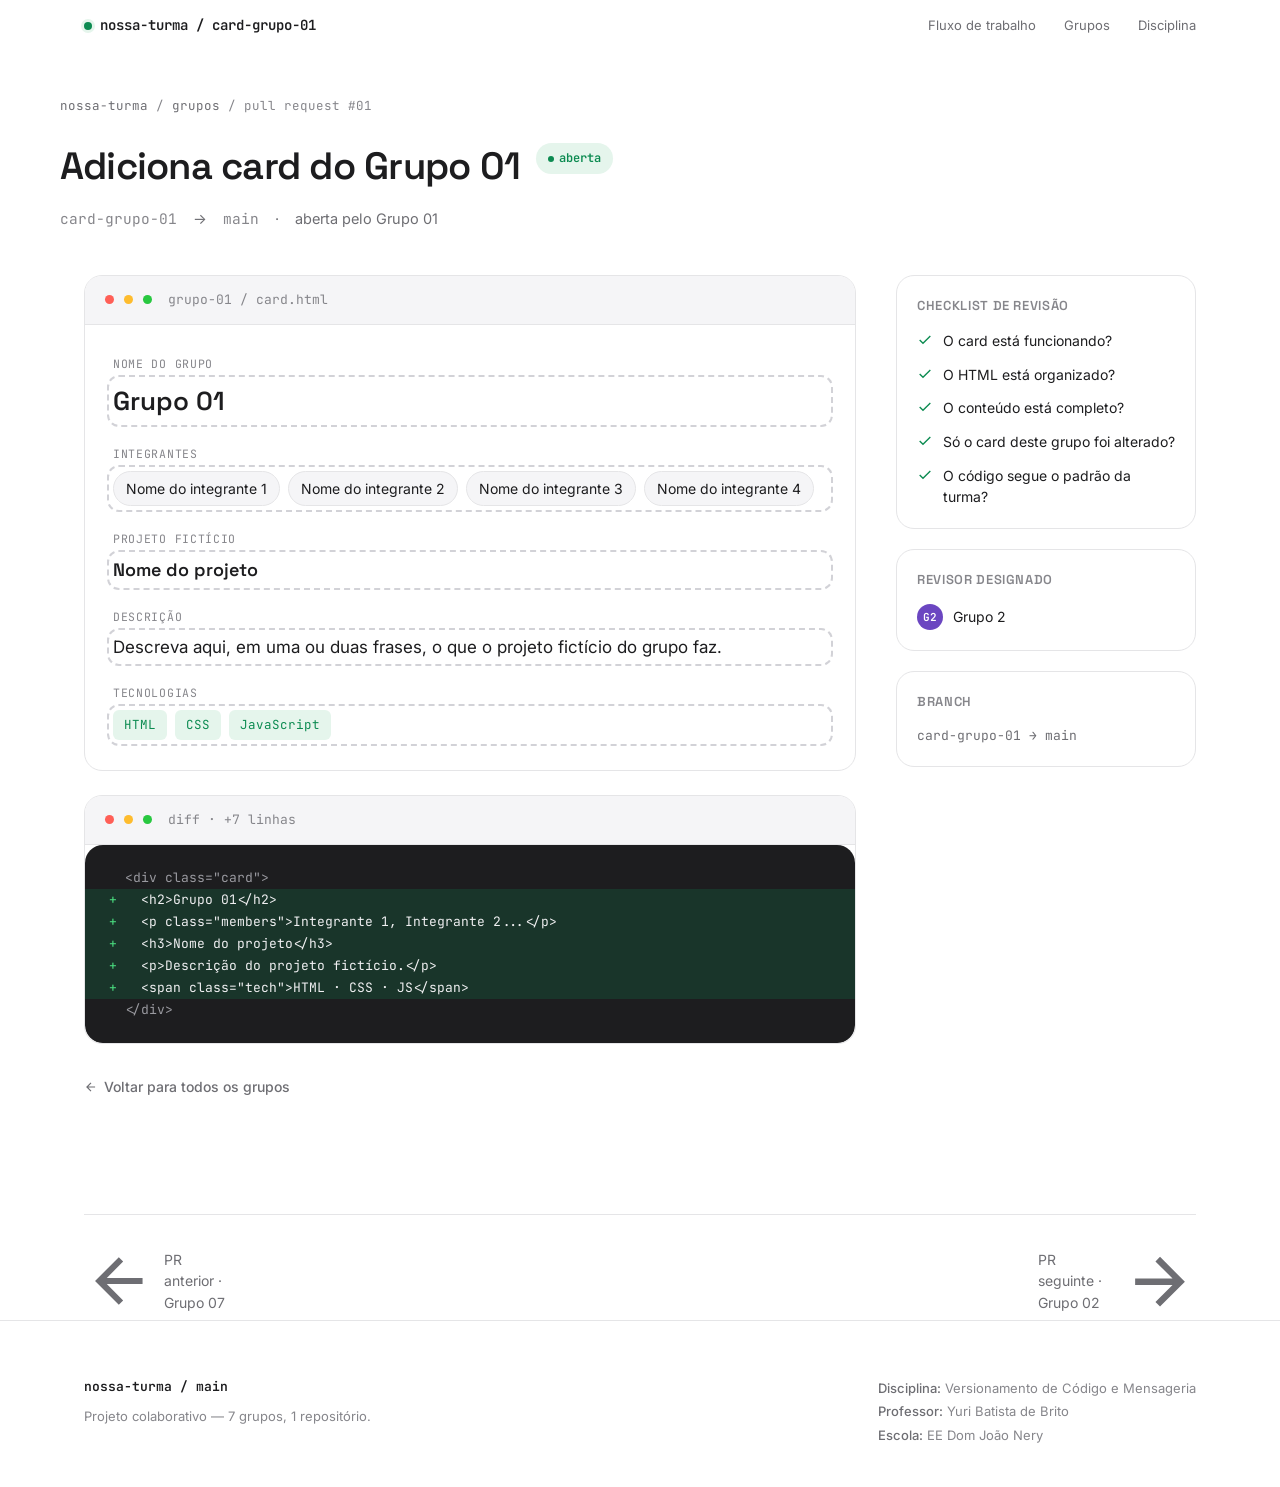
==== paginas/grupo-01.html @ c4b89221 "Organiza arquivos na raiz do projeto" ====
<!DOCTYPE html>
<html lang="pt-BR">
<head>
<meta charset="UTF-8">
<meta name="viewport" content="width=device-width, initial-scale=1.0">
<title>Grupo 01 · Pull Request #01 — Nossa Turma no GitHub</title>
<meta name="description" content="Card do Grupo 01 para a atividade de Versionamento de Código e Mensageria — EE Dom João Nery.">
<link rel="stylesheet" href="../css/style.css">
</head>
<body>

<nav class="nav" id="nav">
  <div class="nav__inner">
    <div class="nav__brand"><span class="dot"></span> nossa-turma / card-grupo-01</div>
    <div class="nav__links">
      <a href="../index.html#fluxo">Fluxo de trabalho</a>
      <a href="../index.html#grupos">Grupos</a>
      <a href="../index.html#sobre">Disciplina</a>
    </div>
  </div>
</nav>

<div class="wrap pr-header">
  <div class="breadcrumb">
    <a href="../index.html">nossa-turma</a> / <a href="../index.html#grupos">grupos</a> / <span>pull request #01</span>
  </div>

  <div class="pr-title">
    <div>
      <h1>Adiciona card do Grupo 01</h1>
      <p class="pr-sub">
        <span class="mono">card-grupo-01</span> → <span class="mono">main</span>
        <span>·</span>
        <span>aberta pelo Grupo 01</span>
      </p>
    </div>
    <span class="status is-open"><span class="dot"></span> aberta</span>
  </div>
</div>

<div class="wrap pr-body">

  <main>

    <div class="card-box">
      <div class="card-box__head">
        <span class="dot red"></span><span class="dot yellow"></span><span class="dot green"></span>
        <span class="file">grupo-01 / card.html</span>
      </div>
      <div class="card-box__body">

        <div class="field">
          <span class="field-label">Nome do grupo</span>
          <p class="group-name editable">Grupo 01</p>
        </div>

        <div class="field">
          <span class="field-label">Integrantes</span>
          <ul class="member-list editable">
            <li>Nome do integrante 1</li>
            <li>Nome do integrante 2</li>
            <li>Nome do integrante 3</li>
            <li>Nome do integrante 4</li>
          </ul>
        </div>

        <div class="field">
          <span class="field-label">Projeto fictício</span>
          <p class="project-name editable">Nome do projeto</p>
        </div>

        <div class="field">
          <span class="field-label">Descrição</span>
          <p class="editable">Descreva aqui, em uma ou duas frases, o que o projeto fictício do grupo faz.</p>
        </div>

        <div class="field">
          <span class="field-label">Tecnologias</span>
          <ul class="tech-list editable">
            <li>HTML</li>
            <li>CSS</li>
            <li>JavaScript</li>
          </ul>
        </div>

      </div>
    </div>

    <div class="card-box">
      <div class="card-box__head">
        <span class="dot red"></span><span class="dot yellow"></span><span class="dot green"></span>
        <span class="file">diff · +7 linhas</span>
      </div>
      <div class="diff">
        <div class="line ctx">&lt;div class="card"&gt;</div>
        <div class="line add">  &lt;h2&gt;Grupo 01&lt;/h2&gt;</div>
        <div class="line add">  &lt;p class="members"&gt;Integrante 1, Integrante 2...&lt;/p&gt;</div>
        <div class="line add">  &lt;h3&gt;Nome do projeto&lt;/h3&gt;</div>
        <div class="line add">  &lt;p&gt;Descrição do projeto fictício.&lt;/p&gt;</div>
        <div class="line add">  &lt;span class="tech"&gt;HTML · CSS · JS&lt;/span&gt;</div>
        <div class="line ctx">&lt;/div&gt;</div>
      </div>
    </div>

    <a class="back-link" href="../index.html#grupos">
      <svg viewBox="0 0 24 24" fill="none" stroke="currentColor" stroke-width="2"><path d="M19 12H5M12 19l-7-7 7-7"/></svg>
      Voltar para todos os grupos
    </a>

  </main>

  <aside>
    <div class="sidebar-box">
      <h4>Checklist de revisão</h4>
      <ul class="checklist">
        <li><svg viewBox="0 0 24 24" fill="none" stroke="currentColor" stroke-width="2"><path d="M20 6 9 17l-5-5"/></svg> O card está funcionando?</li>
        <li><svg viewBox="0 0 24 24" fill="none" stroke="currentColor" stroke-width="2"><path d="M20 6 9 17l-5-5"/></svg> O HTML está organizado?</li>
        <li><svg viewBox="0 0 24 24" fill="none" stroke="currentColor" stroke-width="2"><path d="M20 6 9 17l-5-5"/></svg> O conteúdo está completo?</li>
        <li><svg viewBox="0 0 24 24" fill="none" stroke="currentColor" stroke-width="2"><path d="M20 6 9 17l-5-5"/></svg> Só o card deste grupo foi alterado?</li>
        <li><svg viewBox="0 0 24 24" fill="none" stroke="currentColor" stroke-width="2"><path d="M20 6 9 17l-5-5"/></svg> O código segue o padrão da turma?</li>
      </ul>
    </div>

    <div class="sidebar-box">
      <h4>Revisor designado</h4>
      <div class="reviewer-row">
        <span class="avatar" style="background: var(--accent-purple);">G2</span>
        Grupo 2
      </div>
    </div>

    <div class="sidebar-box">
      <h4>Branch</h4>
      <p class="mono" style="font-family: var(--font-mono); font-size: 13px; color: var(--text-secondary);">card-grupo-01 → main</p>
    </div>
  </aside>

</div>

<div class="wrap">
  <div class="nav-groups">
    <a href="grupo-07.html">
      <svg viewBox="0 0 24 24" fill="none" stroke="currentColor" stroke-width="2"><path d="M19 12H5M12 19l-7-7 7-7"/></svg>
      PR anterior · Grupo 07
    </a>
    <a href="grupo-02.html">
      PR seguinte · Grupo 02
      <svg viewBox="0 0 24 24" fill="none" stroke="currentColor" stroke-width="2"><path d="M5 12h14M12 5l7 7-7 7"/></svg>
    </a>
  </div>
</div>

<footer class="footer">
  <div class="wrap footer__inner">
    <div>
      <div class="footer__brand">nossa-turma / main</div>
      <p class="footer__meta" style="margin-top:8px;">Projeto colaborativo — 7 grupos, 1 repositório.</p>
    </div>
    <div class="footer__meta">
      <div><strong>Disciplina:</strong> Versionamento de Código e Mensageria</div>
      <div><strong>Professor:</strong> Yuri Batista de Brito</div>
      <div><strong>Escola:</strong> EE Dom João Nery</div>
    </div>
  </div>
</footer>

<script src="../js/main.js"></script>
</body>
</html>
---- css/style.css ----
/* ==========================================================================
   Nossa Turma no GitHub — Versionamento de Código e Mensageria
   EE Dom João Nery — Prof. Yuri Batista de Brito
   ========================================================================== */

@import url('https://fonts.googleapis.com/css2?family=Space+Grotesk:wght@400;500;600;700&family=Inter:wght@400;500;600;700&family=JetBrains+Mono:wght@400;500;600&display=swap');

:root {
  /* Color */
  --bg: #ffffff;
  --bg-alt: #f5f5f7;
  --bg-alt-2: #eef0f2;
  --text: #1d1d1f;
  --text-secondary: #6e6e73;
  --text-tertiary: #86868b;
  --border: #d2d2d7;
  --border-soft: #e5e5e7;
  --accent-green: #0c8b51;
  --accent-green-soft: #e5f5ec;
  --accent-purple: #6b46c1;
  --accent-purple-soft: #efe9fb;
  --accent-orange: #c2410c;
  --accent-orange-soft: #fdece2;
  --surface-dark: #1d1d1f;

  /* Type */
  --font-display: 'Space Grotesk', 'Inter', sans-serif;
  --font-body: 'Inter', -apple-system, BlinkMacSystemFont, sans-serif;
  --font-mono: 'JetBrains Mono', 'SFMono-Regular', Menlo, monospace;

  /* Layout */
  --container: 1160px;
  --radius-sm: 10px;
  --radius-md: 18px;
  --radius-lg: 28px;
  --ease: cubic-bezier(0.16, 1, 0.3, 1);
}

* { box-sizing: border-box; }

html {
  scroll-behavior: smooth;
}

@media (prefers-reduced-motion: reduce) {
  html { scroll-behavior: auto; }
  *, *::before, *::after {
    animation-duration: 0.001ms !important;
    animation-iteration-count: 1 !important;
    transition-duration: 0.001ms !important;
    scroll-behavior: auto !important;
  }
}

body {
  margin: 0;
  background: var(--bg);
  color: var(--text);
  font-family: var(--font-body);
  font-size: 17px;
  line-height: 1.55;
  -webkit-font-smoothing: antialiased;
}

img, svg { display: block; max-width: 100%; }

a {
  color: inherit;
  text-decoration: none;
}

.wrap {
  max-width: var(--container);
  margin: 0 auto;
  padding: 0 24px;
}

h1, h2, h3, h4 {
  font-family: var(--font-display);
  font-weight: 600;
  letter-spacing: -0.02em;
  margin: 0;
}

p { margin: 0; }

::selection {
  background: var(--accent-green);
  color: #fff;
}

:focus-visible {
  outline: 2px solid var(--accent-purple);
  outline-offset: 3px;
  border-radius: 4px;
}

/* ---------- Nav ---------- */

.nav {
  position: sticky;
  top: 0;
  z-index: 100;
  display: flex;
  align-items: center;
  justify-content: center;
  height: 52px;
  background: rgba(255, 255, 255, 0.72);
  backdrop-filter: saturate(180%) blur(20px);
  -webkit-backdrop-filter: saturate(180%) blur(20px);
  border-bottom: 1px solid transparent;
  transition: border-color 0.3s var(--ease);
}

.nav.is-scrolled {
  border-bottom-color: var(--border-soft);
}

.nav__inner {
  width: 100%;
  max-width: var(--container);
  padding: 0 24px;
  display: flex;
  align-items: center;
  justify-content: space-between;
}

.nav__brand {
  display: flex;
  align-items: center;
  gap: 8px;
  font-family: var(--font-mono);
  font-weight: 600;
  font-size: 14px;
  color: var(--text);
}

.nav__brand .dot {
  width: 8px;
  height: 8px;
  border-radius: 50%;
  background: var(--accent-green);
  box-shadow: 0 0 0 3px var(--accent-green-soft);
}

.nav__links {
  display: flex;
  gap: 28px;
  font-size: 13px;
  color: var(--text-secondary);
}

.nav__links a {
  transition: color 0.2s var(--ease);
}

.nav__links a:hover { color: var(--text); }

/* ---------- Hero ---------- */

.hero {
  padding: 96px 0 40px;
  text-align: center;
}

.hero__eyebrow {
  display: inline-flex;
  align-items: center;
  gap: 8px;
  font-family: var(--font-mono);
  font-size: 12px;
  color: var(--accent-green);
  background: var(--accent-green-soft);
  padding: 6px 14px;
  border-radius: 100px;
  margin-bottom: 22px;
}

.hero h1 {
  font-size: clamp(38px, 6vw, 68px);
  line-height: 1.04;
  max-width: 880px;
  margin: 0 auto;
}

.hero h1 em {
  font-style: normal;
  background: linear-gradient(100deg, var(--accent-green), var(--accent-purple));
  -webkit-background-clip: text;
  background-clip: text;
  color: transparent;
}

.hero__subtitle {
  max-width: 620px;
  margin: 22px auto 0;
  font-size: 19px;
  color: var(--text-secondary);
}

.hero__meta {
  display: flex;
  flex-wrap: wrap;
  justify-content: center;
  gap: 10px;
  margin-top: 30px;
}

.chip {
  display: inline-flex;
  align-items: center;
  gap: 6px;
  font-size: 13px;
  color: var(--text);
  background: var(--bg-alt);
  border: 1px solid var(--border-soft);
  padding: 8px 14px 8px 12px;
  border-radius: 100px;
}

.chip svg { width: 14px; height: 14px; flex-shrink: 0; }

/* ---------- Git diagram (signature element) ---------- */

.diagram {
  margin: 64px auto 0;
  max-width: 980px;
}

.diagram svg { width: 100%; height: auto; }

.diagram-path {
  fill: none;
  stroke-linecap: round;
  stroke-linejoin: round;
}

.diagram-path.trunk { stroke: var(--border); stroke-width: 3; }
.diagram-path.branch-a { stroke: var(--accent-green); stroke-width: 3; }
.diagram-path.branch-b { stroke: var(--accent-purple); stroke-width: 3; }

.diagram-path.animate {
  stroke-dasharray: var(--len, 1000);
  stroke-dashoffset: var(--len, 1000);
  animation: draw 1.6s var(--ease) forwards;
  animation-delay: var(--delay, 0s);
}

@keyframes draw {
  to { stroke-dashoffset: 0; }
}

.diagram-node {
  opacity: 0;
  transform: scale(0.4);
  animation: pop 0.5s var(--ease) forwards;
  animation-delay: var(--delay, 0s);
  transform-origin: center;
}

@keyframes pop {
  to { opacity: 1; transform: scale(1); }
}

.diagram-label {
  font-family: var(--font-mono);
  font-size: 12.5px;
  fill: var(--text-secondary);
  opacity: 0;
  animation: fadeUp 0.5s var(--ease) forwards;
  animation-delay: var(--delay, 0s);
}

@keyframes fadeUp {
  from { opacity: 0; transform: translateY(6px); }
  to { opacity: 1; transform: translateY(0); }
}

@media (prefers-reduced-motion: reduce) {
  .diagram-path.animate { stroke-dashoffset: 0; animation: none; }
  .diagram-node, .diagram-label { opacity: 1; transform: none; animation: none; }
}

/* ---------- Section shell ---------- */

.section {
  padding: 100px 0;
}

.section--alt {
  background: var(--bg-alt);
}

.section__head {
  max-width: 620px;
  margin: 0 auto 56px;
  text-align: center;
}

.section__eyebrow {
  font-family: var(--font-mono);
  font-size: 12.5px;
  color: var(--text-tertiary);
  text-transform: uppercase;
  letter-spacing: 0.08em;
  margin-bottom: 12px;
  display: block;
}

.section__head h2 {
  font-size: clamp(28px, 4vw, 40px);
}

.section__head p {
  margin-top: 14px;
  color: var(--text-secondary);
  font-size: 17px;
}

/* ---------- Fluxo (timeline) ---------- */

.flow {
  display: grid;
  grid-template-columns: repeat(4, 1fr);
  gap: 1px;
  background: var(--border-soft);
  border: 1px solid var(--border-soft);
  border-radius: var(--radius-md);
  overflow: hidden;
}

.flow__step {
  background: var(--bg);
  padding: 30px 24px;
  min-height: 168px;
  display: flex;
  flex-direction: column;
  gap: 14px;
}

.flow__num {
  font-family: var(--font-mono);
  font-size: 13px;
  color: var(--accent-green);
}

.flow__step h3 {
  font-size: 16px;
  font-weight: 600;
}

.flow__step p {
  font-size: 14px;
  color: var(--text-secondary);
}

@media (max-width: 900px) {
  .flow { grid-template-columns: repeat(2, 1fr); }
}
@media (max-width: 560px) {
  .flow { grid-template-columns: 1fr; }
}

/* ---------- Grupos grid ---------- */

.groups {
  display: grid;
  grid-template-columns: repeat(3, 1fr);
  gap: 20px;
}

@media (max-width: 900px) {
  .groups { grid-template-columns: repeat(2, 1fr); }
}
@media (max-width: 620px) {
  .groups { grid-template-columns: 1fr; }
}

.group-card {
  position: relative;
  display: block;
  background: var(--bg);
  border: 1px solid var(--border-soft);
  border-radius: var(--radius-md);
  padding: 26px 24px 24px;
  overflow: hidden;
  transition: transform 0.35s var(--ease), border-color 0.35s var(--ease), box-shadow 0.35s var(--ease);
}

.group-card::before {
  content: "";
  position: absolute;
  inset: 0;
  background: var(--card-glow, radial-gradient(120px 90px at 90% -10%, var(--accent-green-soft), transparent));
  opacity: 0.9;
  pointer-events: none;
}

.group-card:hover {
  transform: translateY(-4px);
  border-color: var(--border);
  box-shadow: 0 18px 40px -20px rgba(0,0,0,0.18);
}

.group-card__top {
  position: relative;
  display: flex;
  align-items: center;
  justify-content: space-between;
  margin-bottom: 20px;
}

.group-card__id {
  font-family: var(--font-mono);
  font-size: 12px;
  color: var(--text-tertiary);
}

.status {
  font-family: var(--font-mono);
  font-size: 11px;
  font-weight: 600;
  padding: 4px 10px;
  border-radius: 100px;
  display: inline-flex;
  align-items: center;
  gap: 5px;
}

.status.is-open { background: var(--accent-green-soft); color: var(--accent-green); }

.status .dot { width: 6px; height: 6px; border-radius: 50%; background: currentColor; }

.group-card h3 {
  position: relative;
  font-size: 21px;
  margin-bottom: 6px;
}

.group-card__branch {
  position: relative;
  font-family: var(--font-mono);
  font-size: 12.5px;
  color: var(--text-secondary);
  display: flex;
  align-items: center;
  gap: 6px;
  margin-bottom: 18px;
}

.group-card__branch svg { width: 13px; height: 13px; color: var(--accent-purple); }

.group-card__foot {
  position: relative;
  display: flex;
  align-items: center;
  justify-content: space-between;
  padding-top: 16px;
  border-top: 1px solid var(--border-soft);
  font-size: 13px;
  color: var(--text-tertiary);
}

.group-card__cta {
  font-weight: 600;
  color: var(--text);
  display: inline-flex;
  align-items: center;
  gap: 4px;
  transition: gap 0.25s var(--ease);
}

.group-card:hover .group-card__cta { gap: 8px; }

/* ---------- Footer ---------- */

.footer {
  padding: 56px 0 40px;
  border-top: 1px solid var(--border-soft);
}

.footer__inner {
  display: flex;
  flex-wrap: wrap;
  gap: 24px;
  align-items: flex-start;
  justify-content: space-between;
}

.footer__brand {
  font-family: var(--font-mono);
  font-size: 13px;
  font-weight: 600;
}

.footer__meta {
  font-size: 13px;
  color: var(--text-tertiary);
  line-height: 1.8;
}

.footer__meta strong { color: var(--text-secondary); font-weight: 500; }

/* ---------- Group / PR page ---------- */

.pr-header {
  padding: 44px 0 0;
}

.breadcrumb {
  font-family: var(--font-mono);
  font-size: 12.5px;
  color: var(--text-tertiary);
  margin-bottom: 22px;
  display: flex;
  gap: 8px;
  align-items: center;
}

.breadcrumb a { color: var(--text-secondary); }
.breadcrumb a:hover { color: var(--text); }

.pr-title {
  display: flex;
  align-items: flex-start;
  gap: 16px;
  flex-wrap: wrap;
}

.pr-title h1 {
  font-size: clamp(28px, 4vw, 38px);
}

.pr-title .status {
  font-size: 12px;
  padding: 6px 12px;
  margin-top: 6px;
}

.pr-sub {
  margin-top: 12px;
  font-size: 14.5px;
  color: var(--text-secondary);
  display: flex;
  flex-wrap: wrap;
  gap: 6px 16px;
}

.pr-sub .mono { font-family: var(--font-mono); color: var(--text-tertiary); }

.pr-body {
  margin-top: 44px;
  padding-bottom: 100px;
  display: grid;
  grid-template-columns: 1fr 300px;
  gap: 40px;
}

@media (max-width: 860px) {
  .pr-body { grid-template-columns: 1fr; }
}

.card-box {
  border: 1px solid var(--border-soft);
  border-radius: var(--radius-md);
  overflow: hidden;
  margin-bottom: 24px;
}

.card-box__head {
  display: flex;
  align-items: center;
  gap: 10px;
  padding: 14px 20px;
  background: var(--bg-alt);
  border-bottom: 1px solid var(--border-soft);
  font-family: var(--font-mono);
  font-size: 13px;
  color: var(--text-secondary);
}

.card-box__head .dot { width: 9px; height: 9px; border-radius: 50%; }
.card-box__head .dot.red { background: #ff5f57; }
.card-box__head .dot.yellow { background: #febc2e; }
.card-box__head .dot.green { background: #28c840; }
.card-box__head span.file { margin-left: 6px; color: var(--text-tertiary); }

.card-box__body {
  padding: 30px 28px;
}

.editable {
  outline: 2px dashed var(--border);
  outline-offset: 4px;
  border-radius: 6px;
  transition: outline-color 0.2s var(--ease), background 0.2s var(--ease);
}

.editable:hover { outline-color: var(--accent-purple); background: var(--accent-purple-soft); }

.field-label {
  font-family: var(--font-mono);
  font-size: 11.5px;
  text-transform: uppercase;
  letter-spacing: 0.06em;
  color: var(--text-tertiary);
  margin-bottom: 8px;
  display: block;
}

.field + .field { margin-top: 24px; }

.group-name {
  font-size: 26px;
  font-family: var(--font-display);
  font-weight: 600;
  margin: 0;
}

.member-list {
  list-style: none;
  padding: 0;
  margin: 0;
  display: flex;
  flex-wrap: wrap;
  gap: 8px;
}

.member-list li {
  font-size: 14px;
  background: var(--bg-alt);
  border: 1px solid var(--border-soft);
  padding: 6px 12px;
  border-radius: 100px;
}

.project-name {
  font-size: 18px;
  font-weight: 600;
  font-family: var(--font-display);
}

.tech-list {
  list-style: none;
  padding: 0;
  margin: 0;
  display: flex;
  flex-wrap: wrap;
  gap: 8px;
}

.tech-list li {
  font-family: var(--font-mono);
  font-size: 12.5px;
  background: var(--accent-green-soft);
  color: var(--accent-green);
  padding: 5px 11px;
  border-radius: 6px;
}

.diff {
  font-family: var(--font-mono);
  font-size: 13px;
  line-height: 1.7;
  background: var(--surface-dark);
  color: #f0f0f2;
  border-radius: var(--radius-md);
  padding: 22px 0;
  overflow-x: auto;
}

.diff .line { padding: 0 24px; white-space: pre; }
.diff .add { background: rgba(12,139,81,0.22); }
.diff .add::before { content: "+ "; color: #4ade80; }
.diff .ctx { color: #9a9aa0; }
.diff .ctx::before { content: "  "; }

.sidebar-box {
  border: 1px solid var(--border-soft);
  border-radius: var(--radius-md);
  padding: 20px;
  margin-bottom: 20px;
}

.sidebar-box h4 {
  font-size: 13px;
  color: var(--text-tertiary);
  text-transform: uppercase;
  letter-spacing: 0.05em;
  margin-bottom: 14px;
}

.checklist {
  list-style: none;
  padding: 0;
  margin: 0;
  display: flex;
  flex-direction: column;
  gap: 12px;
  font-size: 14px;
}

.checklist li {
  display: flex;
  align-items: flex-start;
  gap: 10px;
}

.checklist svg {
  width: 16px;
  height: 16px;
  flex-shrink: 0;
  margin-top: 2px;
  color: var(--accent-green);
}

.reviewer-row {
  display: flex;
  align-items: center;
  gap: 10px;
  font-size: 14px;
}

.avatar {
  width: 26px;
  height: 26px;
  border-radius: 50%;
  display: flex;
  align-items: center;
  justify-content: center;
  font-family: var(--font-mono);
  font-size: 11px;
  font-weight: 600;
  color: #fff;
}

.back-link {
  display: inline-flex;
  align-items: center;
  gap: 6px;
  font-size: 14px;
  font-weight: 500;
  color: var(--text-secondary);
  margin-top: 8px;
}

.back-link:hover { color: var(--text); }
.back-link svg { width: 14px; height: 14px; }

.nav-groups {
  display: flex;
  justify-content: space-between;
  padding: 28px 0 0;
  border-top: 1px solid var(--border-soft);
  margin-top: 12px;
  font-size: 14px;
}

.nav-groups a {
  color: var(--text-secondary);
  display: flex;
  align-items: center;
  gap: 6px;
}

.nav-groups a:hover { color: var(--text); }
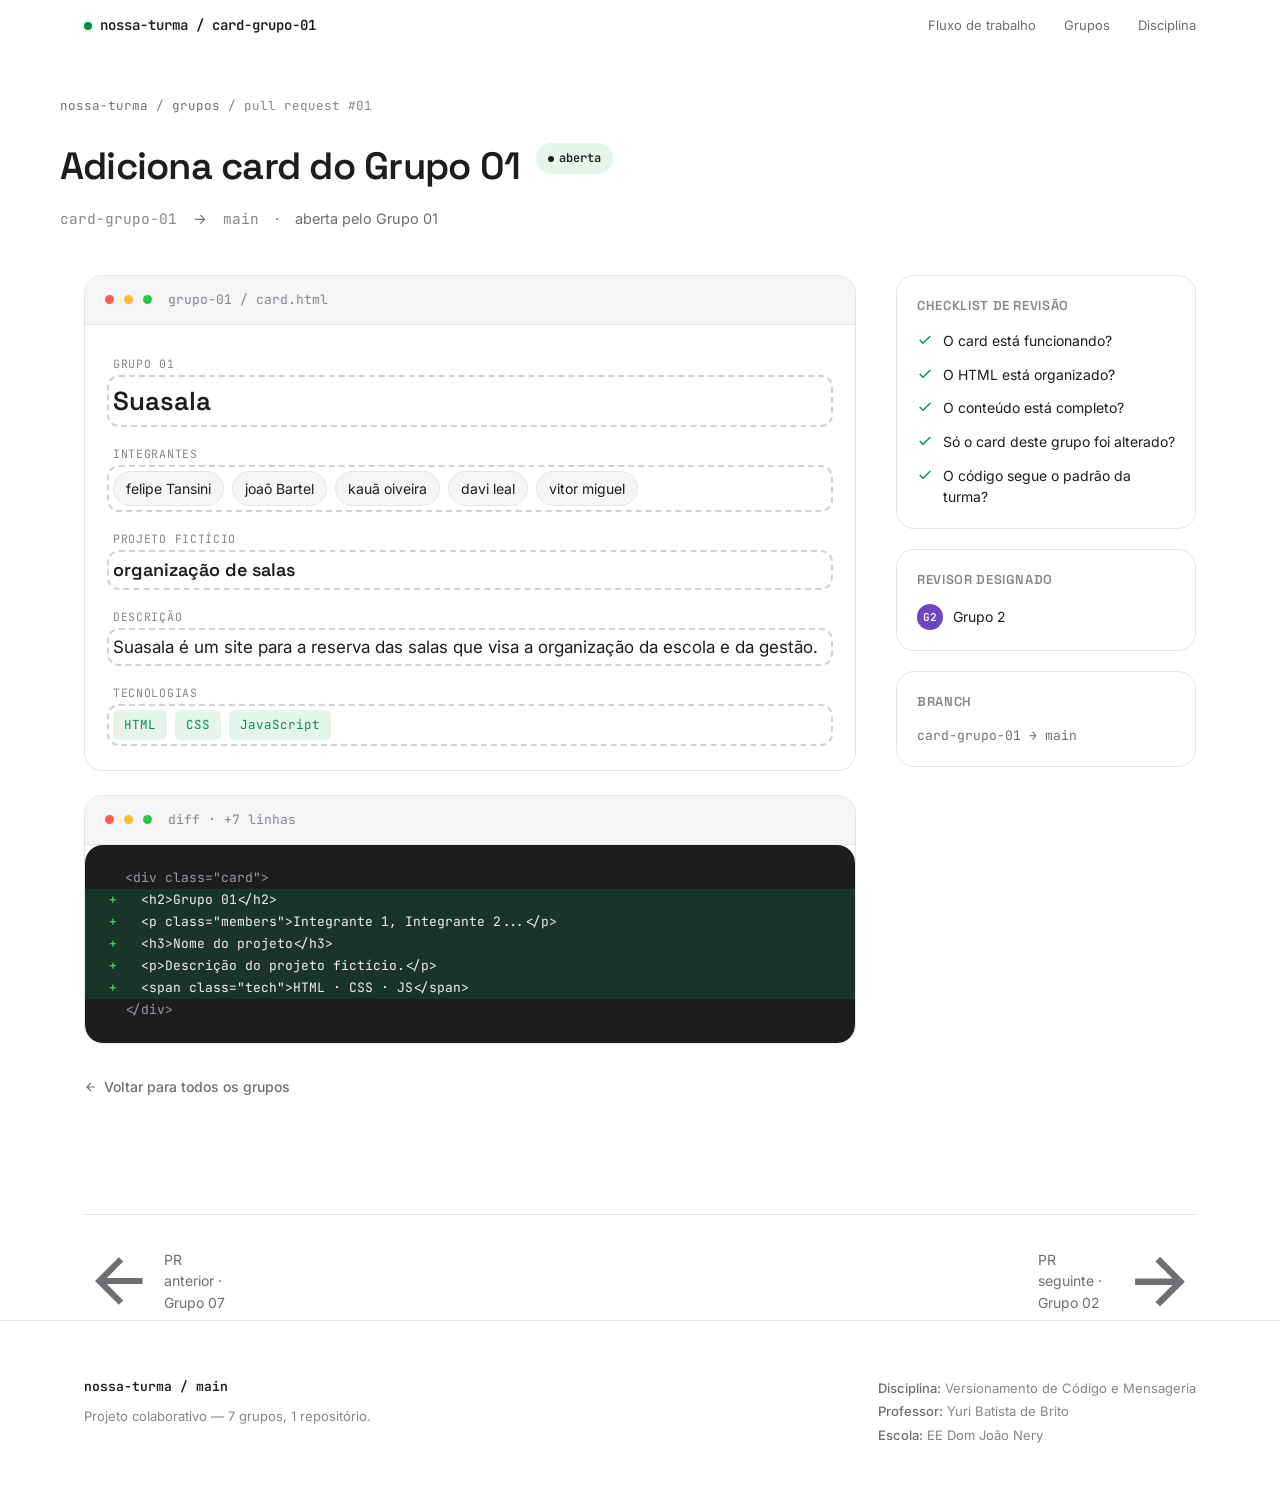
==== commit 08fdc77d: "commit do  melhor tcc" ====
--- a/paginas/grupo-01.html
+++ b/paginas/grupo-01.html
@@ -50,28 +50,29 @@
       <div class="card-box__body">
 
         <div class="field">
-          <span class="field-label">Nome do grupo</span>
-          <p class="group-name editable">Grupo 01</p>
+          <span class="field-label">grupo 01</span>
+          <p class="group-name editable">Suasala</p>
         </div>
 
         <div class="field">
           <span class="field-label">Integrantes</span>
           <ul class="member-list editable">
-            <li>Nome do integrante 1</li>
-            <li>Nome do integrante 2</li>
-            <li>Nome do integrante 3</li>
-            <li>Nome do integrante 4</li>
+            <li>felipe Tansini</li>
+            <li>joaõ Bartel</li>
+            <li>kauã oiveira</li>
+            <li>davi leal</li>
+            <li>vitor miguel</li>
           </ul>
         </div>
 
         <div class="field">
           <span class="field-label">Projeto fictício</span>
-          <p class="project-name editable">Nome do projeto</p>
+          <p class="project-name editable">organização de salas</p>
         </div>
 
         <div class="field">
           <span class="field-label">Descrição</span>
-          <p class="editable">Descreva aqui, em uma ou duas frases, o que o projeto fictício do grupo faz.</p>
+          <p class="editable">Suasala é um site para a reserva das salas que visa a organização da escola e da gestão.</p>
         </div>
 
         <div class="field">
--- a/css/style.css
+++ b/css/style.css
@@ -764,3 +764,121 @@
 }
 
 .nav-groups a:hover { color: var(--text); }
+
+
+
+--/* ---------- card do melhor grupo ---------- */
+
+.groups {
+  display: grid;
+  grid-template-columns: repeat(3, 1fr);
+  gap: 20px;
+}
+
+@media (max-width: 900px) {
+  .groups { grid-template-columns: repeat(2, 1fr); }
+}
+@media (max-width: 620px) {
+  .groups { grid-template-columns: 1fr; }
+}
+
+.group-card1 {
+  position: relative;
+  display: block;
+  background: var(--bg);
+  border: 1px solid var(--border-soft);
+  border-radius: var(--radius-md);
+  padding: 26px 24px 24px;
+  overflow: hidden;
+  transition: transform 0.35s var(--ease), border-color 0.35s var(--ease), box-shadow 0.35s var(--ease);
+  background: linear-gradient(to bottom, white, cornflowerblue);
+
+
+}
+
+.group-card1:before {
+  content: "";
+  position: absolute;
+  inset: 0;
+  background: var(--card-glow, radial-gradient(120px 90px at 90% -10%, var(--accent-green-soft), transparent));
+  opacity: 0.9;
+  pointer-events: none;
+}
+
+.group-card1:hover {
+  transform: translateY(-4px);
+  border-color: var(--border);
+  box-shadow: 0 18px 40px -20px rgb(1, 14, 126);
+}
+
+.group-card__top1 {
+  position: relative;
+  display: flex;
+  align-items: center;
+  justify-content: space-between;
+  margin-bottom: 20px;
+}
+
+.group-card__id1 {
+  font-family: var(--font-mono);
+  font-size: 12px;
+  color: var(--text-tertiary);
+}
+
+.status {
+  font-family: var(--font-mono);
+  font-size: 11px;
+  font-weight: 600;
+  padding: 4px 10px;
+  border-radius: 100px;
+  display: inline-flex;
+  align-items: center;
+  gap: 5px;
+}
+
+.status.is-open { background: var(--accent-green-soft); color: var(--accent-black); }
+
+.status .dot1 { width: 6px; height: 6px; border-radius: 50%; background: currentColor; }
+
+
+
+.group-card h3 {
+  position: relative;
+  font-size: 21px;
+  margin-bottom: 6px;
+}
+
+.group-card__branch1 {
+  position: relative;
+  font-family: var(--font-mono);
+  font-size: 12.5px;
+  color: var(--text-secondary);
+  display: flex;
+  align-items: center;
+  gap: 6px;
+  margin-bottom: 18px;
+}
+
+.group-card__branch1 svg { width: 13px; height: 13px; color: var(--accent-purple); }
+
+.group-card__foot1 {
+  position: relative;
+  display: flex;
+  align-items: center;
+  justify-content: space-between;
+  padding-top: 16px;
+  border-top: 1px solid var(--border-soft);
+  font-size: 13px;
+  color: black ;
+}
+
+.group-card__cta1 {
+  font-weight: 600;
+  color: black;
+  display: inline-flex;
+  align-items: center;
+  gap: 4px;
+  transition: gap 0.25s var(--ease);
+}
+
+.group-card1:hover .group-card__cta1 { gap: 8px; }
